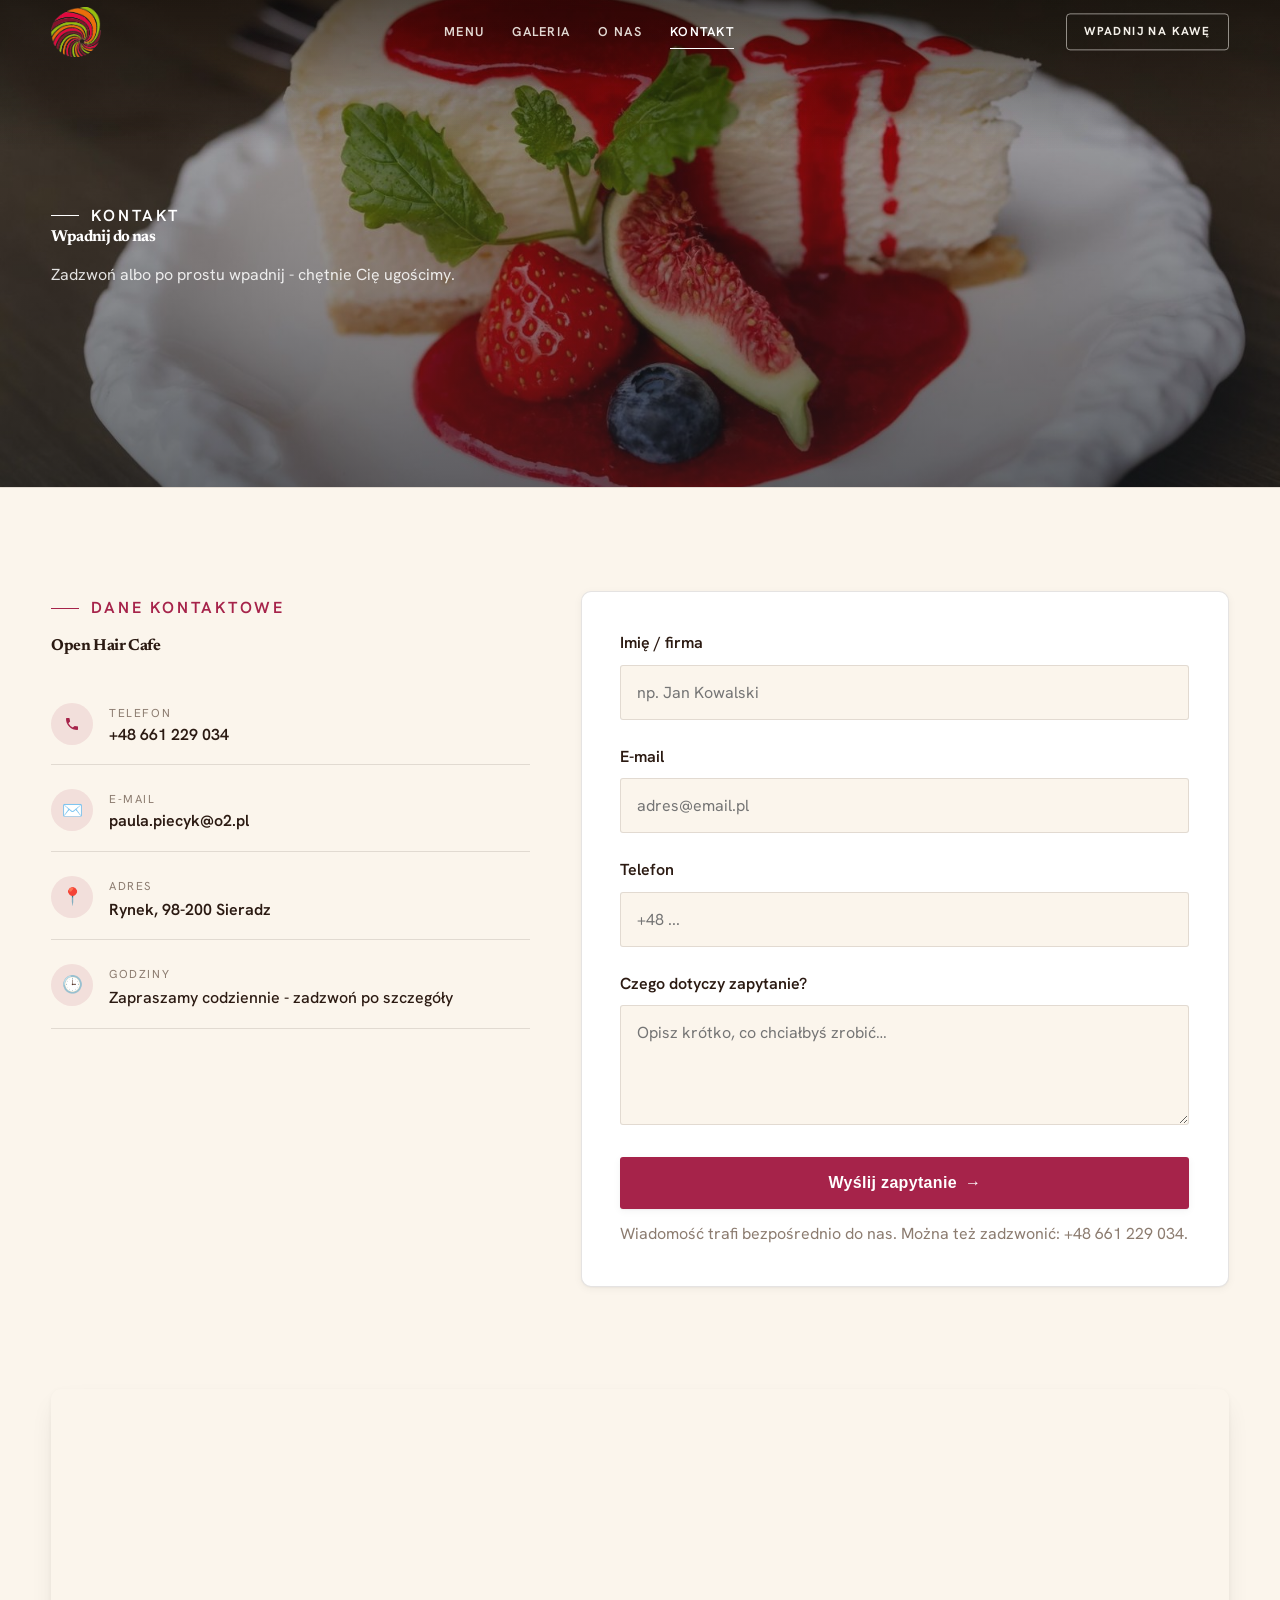
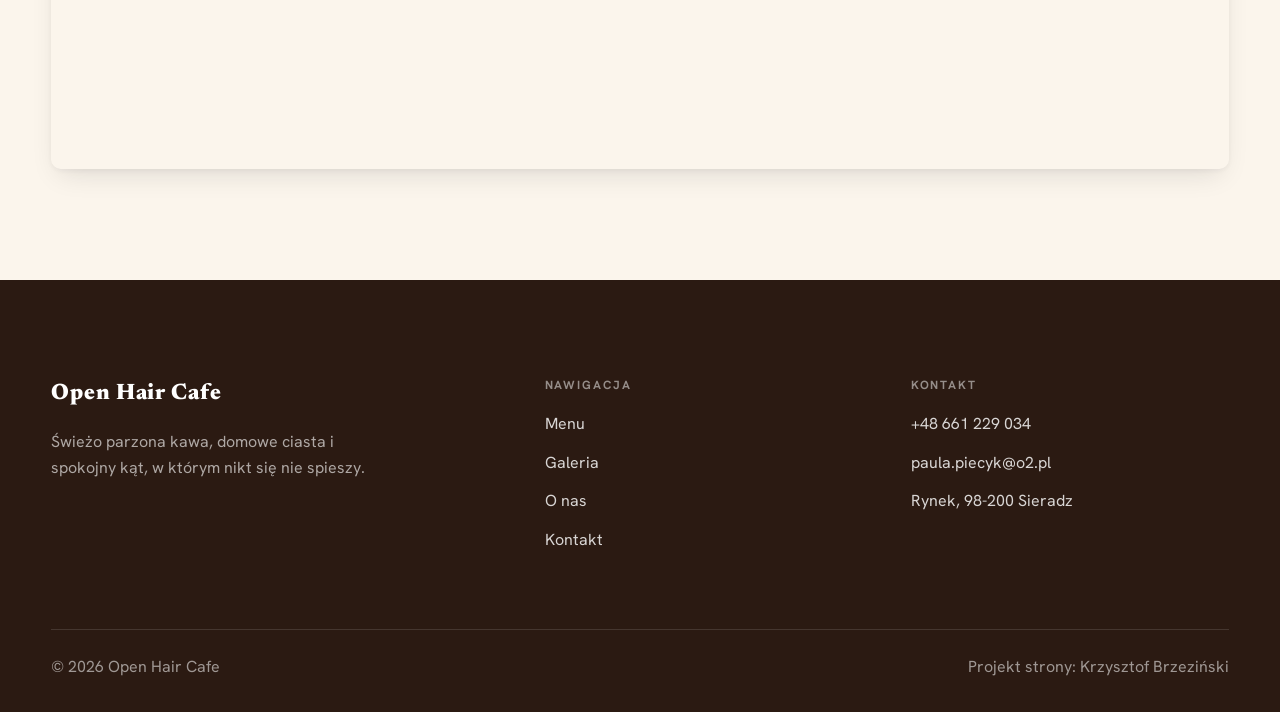
==== kontakt.html @ 688fcc92 "Strona demo: open-hair-cafe (Open Hair Cafe, Sieradz)" ====
<!DOCTYPE html>
<html lang="pl">
<head>
<meta charset="UTF-8">
<meta name="viewport" content="width=device-width, initial-scale=1.0">
<title>Kontakt - Open Hair Cafe</title>
<meta name="description" content="Kontakt Open Hair Cafe - Rynek, 98-200 Sieradz">
<link rel="preconnect" href="https://fonts.googleapis.com">
<link rel="preconnect" href="https://fonts.gstatic.com" crossorigin>
<link href="https://fonts.googleapis.com/css2?family=Newsreader:opsz,wght@6..72,500;6..72,600;6..72,700&family=Hanken+Grotesk:wght@400;500;600&display=swap" rel="stylesheet">
<link rel="stylesheet" href="assets/styles.css">
</head>
<body>

<header class="nav">
  <div class="wrap nav-inner">
    <a class="brand brand-has-logo" href="index.html"><img class="brand-logo" src="img/mark.png" alt="Open Hair Cafe"></a>
    <nav class="nav-links">
      <a href="oferta.html">Menu</a>
      <a href="realizacje.html">Galeria</a>
      <a href="o-nas.html">O nas</a>
      <a href="kontakt.html" class="active">Kontakt</a>
      <a href="kontakt.html" class="btn btn-accent">Wpadnij na kawę</a>
    </nav>
    <button class="nav-toggle" aria-label="Menu"><span></span><span></span><span></span></button>
  </div>
</header>

<section class="pagehead">
  <img src="img/g2.jpg" alt="Open Hair Cafe - Kontakt">
  <div class="wrap">
    <span class="eyebrow">Kontakt</span>
    <h1>Wpadnij do nas</h1>
    <p>Zadzwoń albo po prostu wpadnij - chętnie Cię ugościmy.</p>
  </div>
</section>
<section>
  <div class="wrap contact-grid">
    <div class="reveal">
      <span class="eyebrow">Dane kontaktowe</span>
      <h2 style="margin:var(--space-4) 0 var(--space-6)">Open Hair Cafe</h2>
      <div class="info-list">
        <div class="info-row"><div class="ic"><svg class="ico-tel" width="16" height="16" viewBox="0 0 24 24" fill="none" aria-hidden="true"><path d="M6.6 10.8a15.5 15.5 0 0 0 6.6 6.6l2.2-2.2a1 1 0 0 1 1-.24 11.4 11.4 0 0 0 3.6.58 1 1 0 0 1 1 1V20a1 1 0 0 1-1 1A17 17 0 0 1 3 4a1 1 0 0 1 1-1h3.5a1 1 0 0 1 1 1c0 1.25.2 2.46.58 3.6a1 1 0 0 1-.25 1l-2.23 2.2Z" fill="currentColor"/></svg></div><div><div class="lbl">Telefon</div><a class="val" href="tel:+48661229034">+48 661 229 034</a></div></div>
        <div class="info-row"><div class="ic">✉️</div><div><div class="lbl">E-mail</div><a class="val" href="mailto:paula.piecyk@o2.pl">paula.piecyk@o2.pl</a></div></div>
        <div class="info-row"><div class="ic">📍</div><div><div class="lbl">Adres</div><div class="val">Rynek, 98-200 Sieradz</div></div></div>
        <div class="info-row"><div class="ic">🕒</div><div><div class="lbl">Godziny</div><div class="val" style="font-weight:500">Zapraszamy codziennie - zadzwoń po szczegóły</div></div></div>
      </div>
    </div>
    <div class="reveal">
      <form class="form" action="https://formsubmit.co/paula.piecyk@o2.pl" method="POST">
        <input type="hidden" name="_subject" value="Zapytanie ze strony Open Hair Cafe">
        <input type="hidden" name="_captcha" value="false">
        <input type="hidden" name="_template" value="table">
        <div class="fld"><label for="name">Imię / firma</label><input id="name" name="name" type="text" placeholder="np. Jan Kowalski" required></div>
        <div class="fld"><label for="email">E-mail</label><input id="email" name="email" type="email" placeholder="adres@email.pl" required></div>
        <div class="fld"><label for="phone">Telefon</label><input id="phone" name="phone" type="tel" placeholder="+48 ..."></div>
        <div class="fld"><label for="msg">Czego dotyczy zapytanie?</label><textarea id="msg" name="message" placeholder="Opisz krótko, co chciałbyś zrobić…" required></textarea></div>
        <button type="submit" class="btn btn-accent" style="width:100%;justify-content:center">Wyślij zapytanie <span class="arr">→</span></button>
        <p class="note">Wiadomość trafi bezpośrednio do nas. Można też zadzwonić: +48 661 229 034.</p>
      </form>
    </div>
  </div>
</section>
<section style="padding-top:0">
  <div class="wrap reveal">
    <iframe class="map" title="Open Hair Cafe - Sieradz" src="https://maps.google.com/maps?q=51.5940293%2C18.7378922&z=15&output=embed" loading="lazy" referrerpolicy="no-referrer-when-downgrade"></iframe>
  </div>
</section>

<footer>
  <div class="wrap">
    <div class="foot-grid">
      <div class="foot-brand">
        <div class="name">Open Hair Cafe</div>
        <p>Świeżo parzona kawa, domowe ciasta i spokojny kąt, w którym nikt się nie spieszy.</p>
      </div>
      <div class="foot-col">
        <h4>Nawigacja</h4>
        <a href="oferta.html">Menu</a>
        <a href="realizacje.html">Galeria</a>
        <a href="o-nas.html">O nas</a>
        <a href="kontakt.html">Kontakt</a>
      </div>
      <div class="foot-col">
        <h4>Kontakt</h4>
        <a href="tel:+48661229034">+48 661 229 034</a>
        <a href="mailto:paula.piecyk@o2.pl">paula.piecyk@o2.pl</a>
        <p>Rynek, 98-200 Sieradz</p>
      </div>
    </div>
    <div class="foot-bot">
      <span>© 2026 Open Hair Cafe</span>
      <span>Projekt strony: Krzysztof Brzeziński</span>
    </div>
  </div>
</footer>
<div class="sticky-reserve"><a class="sr-book" href="kontakt.html">Wpadnij na kawę</a><a class="sr-call" href="tel:+48661229034" aria-label="Zadzwoń"><svg class="ico-tel" width="16" height="16" viewBox="0 0 24 24" fill="none" aria-hidden="true"><path d="M6.6 10.8a15.5 15.5 0 0 0 6.6 6.6l2.2-2.2a1 1 0 0 1 1-.24 11.4 11.4 0 0 0 3.6.58 1 1 0 0 1 1 1V20a1 1 0 0 1-1 1A17 17 0 0 1 3 4a1 1 0 0 1 1-1h3.5a1 1 0 0 1 1 1c0 1.25.2 2.46.58 3.6a1 1 0 0 1-.25 1l-2.23 2.2Z" fill="currentColor"/></svg></a></div>

<script src="assets/main.js"></script>
</body>
</html>
---- assets/styles.css ----
/* ============================================================
   STOLBASZ — premium, architektoniczny B2B fit-out
   Jasna paleta, zero brązu. System wg premium-web-craft.
   Projekt strony: Krzysztof Brzeziński
   ============================================================ */

:root{
  /* PALETA — jasna, architektoniczna, chłodna */
  --paper:#FBF5EC;          /* główne tło */
  --paper-2:#F1E6D6;        /* sekcje alternatywne (chłodny jasny szary) */
  --paper-3:#F1E6D6;        /* delikatne wypełnienia */
  --ink:#2B1A12;            /* tekst główny — chłodny grafit */
  --ink-soft:#4A3326;       /* nagłówki drugorzędne */
  --muted:#8C7C70;          /* tekst poboczny */
  --line:rgba(43,26,18,.12);/* hairline */
  --accent:#A6234A;         /* stonowany petrol-slate — jedyny akcent */
  --accent-d:#82173A;
  --accent-soft:rgba(166,35,74,.10);
  --dark:#2B1A12;           /* sekcje ciemne (stopka/CTA) */

  /* ODSTĘPY — skala 4/8 */
  --space-1:4px; --space-2:8px; --space-3:12px; --space-4:16px; --space-5:24px;
  --space-6:32px; --space-7:48px; --space-8:64px; --space-9:96px; --space-10:128px;

  /* TYPOGRAFIA — fluid clamp() */
  --text-sm:clamp(.82rem,.8rem+.1vw,.9rem);
  --text-base:clamp(1rem,.97rem+.15vw,1.1rem);
  --text-lg:clamp(1.12rem,1.05rem+.3vw,1.3rem);
  --text-h3:clamp(1.2rem,1.1rem+.5vw,1.5rem);
  --text-h2:clamp(1.9rem,1.5rem+1.9vw,2.8rem);
  --text-h1:clamp(2.6rem,1.9rem+3.6vw,4.6rem);

  /* PROMIENIE — architektoniczne, raczej ostre */
  --r-sm:3px; --r-md:6px; --r-lg:10px;

  /* RUCH */
  --ease:cubic-bezier(.25,.46,.45,.94); --dur:.24s;

  /* CIENIE — miękkie, warstwowe */
  --sh-sm:0 1px 2px rgba(16,24,32,.04), 0 2px 8px rgba(16,24,32,.05);
  --sh-md:0 2px 6px rgba(16,24,32,.05), 0 12px 28px -8px rgba(16,24,32,.12);
  --sh-lg:0 6px 14px rgba(16,24,32,.07), 0 26px 56px -18px rgba(16,24,32,.22);

  --hairline:1px solid var(--line);

  --font-display:'Newsreader',serif;
  --font-body:'Hanken Grotesk',sans-serif;
}

*{box-sizing:border-box;margin:0;padding:0}
html{scroll-behavior:smooth}
body{
  font-family:var(--font-body);
  font-size:var(--text-base);
  line-height:1.65;
  color:var(--ink);
  background:var(--paper);
  -webkit-font-smoothing:antialiased;
  text-rendering:optimizeLegibility;
}
img{max-width:100%;display:block}
a{color:inherit;text-decoration:none}

.wrap{width:min(92%,1180px);margin-inline:auto}
section{padding-block:clamp(52px,6.5vw,96px)}

h1,h2,h3{font-family:var(--font-display);font-weight:700;line-height:1.08;letter-spacing:-.02em;color:var(--ink)}
h1{font-size:var(--text-h1);letter-spacing:-.035em}
h2{font-size:var(--text-h2);letter-spacing:-.025em}
h3{font-size:var(--text-h3)}
p{max-width:65ch}

.eyebrow{
  font-family:var(--font-body);
  font-size:var(--text-sm);
  font-weight:600;
  letter-spacing:.18em;
  text-transform:uppercase;
  color:var(--accent);
  display:inline-flex;align-items:center;gap:var(--space-3);
}
.eyebrow::before{content:"";width:28px;height:1px;background:var(--accent);display:inline-block}

.muted{color:var(--muted)}
.lead{font-size:var(--text-lg);line-height:1.55;color:var(--ink-soft);max-width:50ch}

/* ---------- BUTTONS ---------- */
.btn{
  display:inline-flex;align-items:center;gap:var(--space-2);
  font-weight:600;font-size:var(--text-sm);letter-spacing:.02em;
  padding:var(--space-4) var(--space-6);
  border-radius:var(--r-sm);
  transition:transform var(--dur) var(--ease),box-shadow var(--dur) var(--ease),background var(--dur) var(--ease);
  cursor:pointer;border:1px solid transparent;
}
.btn-accent{background:var(--accent);color:#fff;box-shadow:var(--sh-sm)}
.btn-accent:hover{background:var(--accent-d);transform:translateY(-2px);box-shadow:var(--sh-md)}
.btn-accent:active{transform:translateY(0);box-shadow:var(--sh-sm)}
.btn-ghost{background:transparent;color:var(--ink);border-color:var(--line)}
.btn-ghost:hover{border-color:var(--accent);color:var(--accent);transform:translateY(-2px)}
.btn-light{background:#fff;color:var(--ink);box-shadow:var(--sh-sm)}
.btn-light:hover{transform:translateY(-2px);box-shadow:var(--sh-md)}
.btn .arr{transition:transform var(--dur) var(--ease)}
.btn:hover .arr{transform:translateX(4px)}

/* ---------- NAV ---------- */
.nav{
  position:sticky;top:0;z-index:50;
  background:color-mix(in srgb,var(--paper) 88%,transparent);
  backdrop-filter:saturate(140%) blur(10px);
  border-bottom:var(--hairline);
}
.nav-inner{display:flex;align-items:center;justify-content:space-between;height:72px}
.brand{display:flex;flex-direction:column;line-height:1}
.brand .name{font-family:var(--font-display);font-weight:800;font-size:1.35rem;letter-spacing:.04em}
.brand .sub{font-size:.62rem;letter-spacing:.34em;text-transform:uppercase;color:var(--muted);margin-top:5px}
.nav-links{display:flex;align-items:center;gap:var(--space-6)}
.nav-links a{font-size:var(--text-sm);font-weight:500;color:var(--ink-soft);position:relative;padding-block:4px;transition:color var(--dur) var(--ease)}
.nav-links a::after{content:"";position:absolute;left:0;bottom:0;width:0;height:1.5px;background:var(--accent);transition:width var(--dur) var(--ease)}
.nav-links a:hover,.nav-links a.active{color:var(--ink)}
.nav-links a:hover::after,.nav-links a.active::after{width:100%}
.nav-links .btn{padding:var(--space-2) var(--space-5)}
/* przyciski w nav: właściwy kolor (przebij .nav-links a) + bez podkreślenia */
.nav-links a.btn-accent{color:#fff}
.nav-links a.btn-ghost,.nav-links a.btn-light{color:var(--ink)}
.nav-links a.btn::after{display:none}
.nav-toggle{display:none;background:none;border:none;cursor:pointer;flex-direction:column;gap:5px;padding:8px}
.nav-toggle span{width:24px;height:2px;background:var(--ink);transition:var(--dur)}

/* ---------- HERO (split) ---------- */
.hero{position:relative;overflow:hidden;border-bottom:var(--hairline)}
.hero-grid{display:grid;grid-template-columns:1.05fr .95fr;gap:clamp(24px,4vw,60px);align-items:center;
  padding-block:clamp(36px,4.5vw,64px)}
.hero-copy .eyebrow{margin-bottom:var(--space-5)}
.hero-copy h1{margin-bottom:var(--space-5)}
.hero-copy .lead{margin-bottom:var(--space-7)}
.hero-actions{display:flex;flex-wrap:wrap;gap:var(--space-4)}
.hero-art{position:relative;aspect-ratio:4/3;border-radius:var(--r-lg);overflow:hidden;box-shadow:var(--sh-lg)}
.hero-art img{width:100%;height:100%;object-fit:cover}
.hero-art::after{content:"";position:absolute;inset:0;background:linear-gradient(180deg,transparent 55%,rgba(18,24,28,.28))}
.hero-badge{position:absolute;left:var(--space-5);bottom:var(--space-5);z-index:2;
  background:rgba(252,252,251,.94);backdrop-filter:blur(4px);
  border-radius:var(--r-md);padding:var(--space-4) var(--space-5);box-shadow:var(--sh-md);max-width:78%}
.hero-badge strong{display:block;font-family:var(--font-display);font-size:1rem;letter-spacing:-.01em}
.hero-badge span{font-size:var(--text-sm);color:var(--muted)}

/* ---------- HERO duży / kinowy (strona główna) ---------- */
.hero-cine{position:relative;min-height:clamp(560px,82vh,840px);min-height:clamp(560px,82svh,840px);display:flex;align-items:center;overflow:hidden;border-bottom:var(--hairline)}
.hero-cine>img{position:absolute;inset:0;width:100%;height:100%;object-fit:cover;z-index:0}
.hero-cine::after{content:"";position:absolute;inset:0;z-index:1;
  background:linear-gradient(95deg,rgba(13,18,23,.86) 0%,rgba(13,18,23,.64) 32%,rgba(13,18,23,.24) 62%,rgba(13,18,23,.04) 100%)}
.hero-cine .wrap{position:relative;z-index:2;padding-block:var(--space-8)}
.hero-cine .hero-copy{max-width:660px}
.hero-cine .eyebrow{color:#fff;margin-bottom:var(--space-5)}
.hero-cine .eyebrow::before{background:#fff}
.hero-cine h1{color:#fff;margin-bottom:var(--space-5);font-size:clamp(2.9rem,2rem+4.4vw,5.2rem)}
.hero-cine .lead{color:rgba(255,255,255,.92);max-width:48ch;margin-bottom:var(--space-7)}
.hero-cine .hero-actions{display:flex;flex-wrap:wrap;gap:var(--space-4)}
@media(max-width:680px){
  .hero-cine{min-height:clamp(520px,76vh,640px);min-height:clamp(520px,76svh,640px);align-items:flex-end}
  .hero-cine::after{background:linear-gradient(0deg,rgba(13,18,23,.9) 6%,rgba(13,18,23,.45) 55%,rgba(13,18,23,.25) 100%)}
  .hero-cine .wrap{padding-bottom:var(--space-9)}
}

/* full-bleed hero variant (podstrony) */
.pagehead{position:relative;min-height:46vh;min-height:46svh;display:flex;align-items:flex-end;overflow:hidden;border-bottom:var(--hairline)}
.pagehead img{position:absolute;inset:0;width:100%;height:100%;object-fit:cover}
.pagehead::after{content:"";position:absolute;inset:0;background:linear-gradient(180deg,rgba(18,24,28,.25),rgba(18,24,28,.62))}
.pagehead .wrap{position:relative;z-index:2;padding-block:var(--space-9);color:#fff}
.pagehead h1{color:#fff;max-width:18ch}
.pagehead .eyebrow{color:#fff}
.pagehead .eyebrow::before{background:#fff}
.pagehead p{color:rgba(255,255,255,.86);margin-top:var(--space-4);max-width:54ch}

/* ---------- STRIP (pasek skrótów / liczby) ---------- */
.strip{background:var(--dark);color:#fff}
.strip .wrap{display:grid;grid-template-columns:repeat(4,1fr);gap:var(--space-6);padding-block:var(--space-8)}
.strip .item .k{font-family:var(--font-display);font-size:clamp(1.6rem,1.2rem+1.4vw,2.4rem);font-weight:800;letter-spacing:-.02em;color:#fff}
.strip .item .v{font-size:var(--text-sm);color:rgba(255,255,255,.66);margin-top:var(--space-2);line-height:1.45}
.strip .item{border-left:2px solid var(--accent);padding-left:var(--space-5)}

/* ---------- SECTION HEAD ---------- */
.head{max-width:48rem;margin-bottom:var(--space-8)}
.head.center{margin-inline:auto;text-align:center}
.head .eyebrow{margin-bottom:var(--space-4)}
.head h2{margin-bottom:var(--space-4)}
.head p{color:var(--muted);font-size:var(--text-lg);line-height:1.55}
.head.center p{margin-inline:auto}

/* ---------- INTRO SPLIT ---------- */
.split{display:grid;grid-template-columns:.92fr 1.08fr;gap:clamp(28px,5vw,80px);align-items:center}
.split.rev{grid-template-columns:1.08fr .92fr}
.split.rev .split-art{order:-1}
.split-art{position:relative;aspect-ratio:5/4;border-radius:var(--r-lg);overflow:hidden;box-shadow:var(--sh-lg)}
.split-art img{width:100%;height:100%;object-fit:cover}
.split-copy h2{margin-bottom:var(--space-5)}
.split-copy p+p{margin-top:var(--space-4)}
.split-copy .btn{margin-top:var(--space-6)}

/* ---------- SERVICES (zakres) ---------- */
.svc-grid{display:grid;grid-template-columns:repeat(auto-fit,minmax(280px,1fr));gap:var(--space-5)}
.svc{background:#fff;border:var(--hairline);border-radius:var(--r-md);padding:var(--space-7) var(--space-6);
  transition:transform var(--dur) var(--ease),box-shadow var(--dur) var(--ease),border-color var(--dur) var(--ease);
  position:relative;overflow:hidden}
.svc::before{content:"";position:absolute;left:0;top:0;width:3px;height:0;background:var(--accent);transition:height var(--dur) var(--ease)}
.svc:hover{transform:translateY(-4px);box-shadow:var(--sh-md);border-color:transparent}
.svc:hover::before{height:100%}
.svc .ic{font-family:var(--font-display);font-size:.8rem;font-weight:700;letter-spacing:.12em;color:var(--accent);margin-bottom:var(--space-4)}
.svc h3{margin-bottom:var(--space-3);font-size:1.22rem}
.svc p{color:var(--muted);font-size:var(--text-base);line-height:1.6}

/* big detailed service rows */
.svc-row{display:grid;grid-template-columns:.8fr 1.2fr;gap:clamp(20px,4vw,60px);align-items:center;padding-block:var(--space-8)}
.svc-row+.svc-row{border-top:var(--hairline)}
.svc-row.rev{grid-template-columns:1.2fr .8fr}
.svc-row.rev .svc-row-art{order:-1}
.svc-row-art{aspect-ratio:4/3;border-radius:var(--r-md);overflow:hidden;box-shadow:var(--sh-md)}
.svc-row-art img{width:100%;height:100%;object-fit:cover}
.svc-row h3{font-size:1.5rem;margin-bottom:var(--space-4)}
.svc-row .num{font-family:var(--font-display);font-size:.85rem;font-weight:700;letter-spacing:.14em;color:var(--accent);display:block;margin-bottom:var(--space-3)}
.svc-row ul{list-style:none;margin-top:var(--space-4);display:flex;flex-direction:column;gap:var(--space-2)}
.svc-row li{position:relative;padding-left:var(--space-5);color:var(--muted);font-size:var(--text-base)}
.svc-row li::before{content:"";position:absolute;left:0;top:.62em;width:8px;height:1px;background:var(--accent)}

/* ---------- GALLERY (realizacje) ---------- */
.gallery{display:grid;grid-template-columns:repeat(12,1fr);gap:var(--space-4);grid-auto-rows:200px}
/* GALERIA MASONRY — pionowe zdjęcia (portrety beauty/wellness) bez przycinania: kolumny, height auto */
.gallery-masonry{column-count:3;column-gap:var(--space-4)}
@media(max-width:900px){.gallery-masonry{column-count:2}}
@media(max-width:560px){.gallery-masonry{column-count:1}}
.gallery-masonry .m-tile{break-inside:avoid;margin:0 0 var(--space-4);padding:0;position:relative;overflow:hidden;border-radius:var(--r-md);border:1px solid var(--line)}
.gallery-masonry .m-tile img{width:100%;height:auto;display:block}
.gallery-masonry .m-tile .cap{position:absolute;left:0;right:0;bottom:0;padding:var(--space-4);color:#fff;background:linear-gradient(0deg,rgba(0,0,0,.55),transparent);font-size:var(--text-sm)}
.tile{position:relative;overflow:hidden;border-radius:var(--r-md);box-shadow:var(--sh-sm);
  transition:transform var(--dur) var(--ease),box-shadow var(--dur) var(--ease)}
.tile img{width:100%;height:100%;object-fit:cover;transition:transform .6s var(--ease)}
.tile:hover{box-shadow:var(--sh-md)}
.tile:hover img{transform:scale(1.05)}
.tile .cap{position:absolute;left:0;right:0;bottom:0;padding:var(--space-5) var(--space-4) var(--space-4);
  background:linear-gradient(transparent,rgba(18,24,28,.78));color:#fff;
  font-size:var(--text-sm);font-weight:600;letter-spacing:.01em;
  opacity:0;transform:translateY(8px);transition:var(--dur) var(--ease)}
.tile:hover .cap{opacity:1;transform:translateY(0)}
.tile .cap small{display:block;font-weight:400;opacity:.78;letter-spacing:.04em;text-transform:uppercase;font-size:.66rem;margin-top:3px}
/* bento spans */
.t-wide{grid-column:span 6}
.t-tall{grid-column:span 6;grid-row:span 2}
.t-std{grid-column:span 6}
.t-third{grid-column:span 4}
.t-two3{grid-column:span 8}

/* ---------- TRUST / WIARYGODNOŚĆ ---------- */
.trust{background:var(--paper-2)}
.trust-grid{display:grid;grid-template-columns:repeat(auto-fit,minmax(240px,1fr));gap:var(--space-5);margin-top:var(--space-7)}
.trust-card{background:#fff;border-radius:var(--r-md);padding:var(--space-7) var(--space-6);box-shadow:var(--sh-sm);border-top:3px solid var(--accent)}
.trust-card .big{font-family:var(--font-display);font-size:clamp(1.8rem,1.3rem+1.6vw,2.6rem);font-weight:800;letter-spacing:-.02em;color:var(--ink);line-height:1}
.trust-card h3{font-size:1.12rem;margin:var(--space-3) 0 var(--space-2)}
.trust-card p{color:var(--muted);font-size:var(--text-base);line-height:1.55}

/* ---------- CTA band ---------- */
.cta{background:var(--dark);color:#fff;position:relative;overflow:hidden}
.cta .wrap{display:grid;grid-template-columns:1.4fr .6fr;gap:var(--space-7);align-items:center;position:relative;z-index:2}
.cta h2{color:#fff;max-width:20ch}
.cta p{color:rgba(255,255,255,.74);margin-top:var(--space-4)}
.cta-actions{display:flex;flex-direction:column;gap:var(--space-3);align-items:flex-start}
.cta::before{content:"";position:absolute;right:-80px;top:-80px;width:360px;height:360px;border-radius:50%;
  background:radial-gradient(circle,var(--accent-soft),transparent 70%)}

/* ---------- CONTACT ---------- */
.contact-grid{display:grid;grid-template-columns:.85fr 1.15fr;gap:clamp(28px,4vw,56px);align-items:start}
.info-list{display:flex;flex-direction:column;gap:var(--space-2)}
.info-row{display:flex;gap:var(--space-4);align-items:flex-start;padding-block:var(--space-4);border-bottom:var(--hairline)}
.info-row .ic{flex:none;width:42px;height:42px;display:grid;place-items:center;border-radius:50%;
  background:var(--accent-soft);color:var(--accent);font-size:1.05rem}
.info-row .lbl{font-size:.72rem;letter-spacing:.14em;text-transform:uppercase;color:var(--muted)}
.info-row .val{font-weight:600;font-size:var(--text-base);margin-top:2px}
.info-row a.val:hover{color:var(--accent)}
.map{border:none;border-radius:var(--r-lg);box-shadow:var(--sh-md);width:100%;height:100%;min-height:380px;filter:grayscale(.2) contrast(1.02)}
.form{background:#fff;border:var(--hairline);border-radius:var(--r-lg);padding:clamp(24px,3vw,40px);box-shadow:var(--sh-sm)}
.form .fld{margin-bottom:var(--space-5)}
.form label{display:block;font-size:var(--text-sm);font-weight:600;margin-bottom:var(--space-2)}
.form input,.form textarea{width:100%;font-family:inherit;font-size:var(--text-base);color:var(--ink);
  padding:var(--space-4);border:var(--hairline);border-radius:var(--r-sm);background:var(--paper);transition:border-color var(--dur)}
.form input:focus,.form textarea:focus{outline:none;border-color:var(--accent);background:#fff}
.form textarea{resize:vertical;min-height:120px}
.form .note{font-size:var(--text-sm);color:var(--muted);margin-top:var(--space-3)}

/* ---------- FOOTER ---------- */
footer{background:var(--dark);color:#fff;padding-block:var(--space-9) var(--space-6)}
.foot-grid{display:grid;grid-template-columns:1.4fr 1fr 1fr;gap:var(--space-7);margin-bottom:var(--space-8)}
.foot-brand .name{font-family:var(--font-display);font-weight:800;font-size:1.4rem;letter-spacing:.04em}
.foot-brand p{color:rgba(255,255,255,.62);margin-top:var(--space-4);font-size:var(--text-base);max-width:38ch}
.foot-col h4{font-size:.74rem;letter-spacing:.16em;text-transform:uppercase;color:rgba(255,255,255,.5);margin-bottom:var(--space-4)}
.foot-col a,.foot-col p{display:block;color:rgba(255,255,255,.82);font-size:var(--text-base);margin-bottom:var(--space-3)}
.foot-col a:hover{color:#fff}
.foot-bot{border-top:1px solid rgba(255,255,255,.12);padding-top:var(--space-5);display:flex;justify-content:space-between;flex-wrap:wrap;gap:var(--space-3);
  font-size:var(--text-sm);color:rgba(255,255,255,.55)}
.foot-bot a:hover{color:#fff}

/* ---------- REVEAL ---------- */
.reveal{opacity:0;transform:translateY(22px);transition:opacity .6s var(--ease),transform .6s var(--ease)}
.reveal.in{opacity:1;transform:none}

/* ---------- RESPONSIVE ---------- */
@media(max-width:920px){
  .hero-grid,.split,.split.rev,.svc-row,.svc-row.rev,.cta .wrap,.contact-grid,.foot-grid{grid-template-columns:1fr}
  .split.rev .split-art,.svc-row.rev .svc-row-art{order:0}
  .hero-art{aspect-ratio:16/10;max-height:420px}
  .strip .wrap{grid-template-columns:repeat(2,1fr);gap:var(--space-7)}
  .gallery{grid-auto-rows:180px}
  .t-wide,.t-tall,.t-std,.t-third,.t-two3{grid-column:span 6}
  .t-tall{grid-row:span 1}
  .cta-actions{flex-direction:row;flex-wrap:wrap}
  .foot-grid{gap:var(--space-6)}
}
@media(max-width:680px){
  .nav-links{position:fixed;inset:72px 0 auto 0;background:var(--paper);flex-direction:column;align-items:stretch;
    gap:0;padding:var(--space-4) 6%;border-bottom:var(--hairline);box-shadow:var(--sh-md);
    transform:translateY(-120%);transition:transform var(--dur) var(--ease)}
  .nav-links.open{transform:translateY(0)}
  .nav-links a{padding-block:var(--space-4);border-bottom:var(--hairline)}
  .nav-links .btn{margin-top:var(--space-3);justify-content:center}
  .nav-toggle{display:flex}
  .strip .wrap{grid-template-columns:1fr}
  .gallery{grid-template-columns:repeat(6,1fr)}
  .foot-grid{grid-template-columns:1fr}
}
@media(prefers-reduced-motion:reduce){
  *{animation-duration:.01ms!important;transition:none!important}
  .reveal{opacity:1!important;transform:none!important}
  html{scroll-behavior:auto}
}

/* ============================================================
   PREMIUM LAYER — destylat deep-researchu branż (anty-AI, spokój).
   Zmienne STOLBASZ (--accent/--ink/--paper/--line/--dark). Ruch ledwo
   zauważalny, krzywa cubic-bezier(.16,.84,.44,1); prefers-reduced-motion
   pokryte blanketem wyżej. Karty hairline zamiast cieni = #1 sygnał „nie-AI".
   ============================================================ */

/* więcej oddechu między sekcjami (liderzy: 110-130px) */
section{padding-block:clamp(64px,8vw,128px)}

/* 1) Aksamitny reveal — dłuższa, miękka krzywa zamiast „skoku" */
.reveal{transition:opacity .9s cubic-bezier(.16,.84,.44,1),transform .9s cubic-bezier(.16,.84,.44,1);will-change:opacity,transform}
/* stagger TYLKO w galerii (tam pozycja = porządek dzieci) */
.gallery .reveal:nth-child(2){transition-delay:.07s}
.gallery .reveal:nth-child(3){transition-delay:.14s}
.gallery .reveal:nth-child(4){transition-delay:.21s}
.gallery .reveal:nth-child(5){transition-delay:.28s}
.gallery .reveal:nth-child(6){transition-delay:.35s}

/* 2) Hero STATYCZNY na .hero-cine — Ken Burns CAŁKIEM WYŁĄCZONY 26.06 (3. zgłoszenie Szymona).
   GENEZA: animowanie scale na <img> hero z teksturami (cegły/framugi) re-samplinguje obraz
   klatka po klatce → na części ekranów drobne drganie/shimmer = „heroshot się trzęsie".
   translateY usunięto wcześniej, scale-only + will-change/GPU NIE wystarczyły do GWARANCJI gładkości.
   Krzysztof zażądał pewności („make sure, że błąd się nie pojawi") > efekt. Zero animacji = 0% drgania.
   Delikatny zoom zostaje TYLKO w pełnoekranowych hero gastro/studio (hg-bg/hs-bg — tło, inny
   mechanizm, chwalone, nigdy nie zgłaszane). NIE wracać do KB na .hero-cine bez realnego testu
   na sprzęcie klienta — to ryzyko regresji „trzęsienia”. */
/* BEZPIECZNY "wow" na hero = jednorazowy FADE-IN (opacity), nie zoom.
   opacity nie dotyka bitmapy → gładkie na KAŻDYM zdjęciu/ekranie/GPU, zero ryzyka migotania.
   Geometryczny ruch (scale/translate) na .hero-cine jest ZAKAZANY (bramka pilnuje). */
@keyframes heroFade{from{opacity:0}to{opacity:1}}
.hero-cine>img{transform:none;animation:heroFade 1.1s ease-out both}

/* 3) Akcentowy hairline pod nagłówkiem sekcji, który „rysuje się" przy wejściu */
.head h2{position:relative;padding-bottom:18px}
.head h2::after{content:"";position:absolute;left:0;bottom:0;height:1px;width:0;background:var(--accent);transition:width 1s cubic-bezier(.16,.84,.44,1) .15s}
.head.center h2::after{left:50%;transform:translateX(-50%)}
.head.reveal.in h2::after,.head.center.reveal.in h2::after{width:54px}

/* 4) Karty HAIRLINE zamiast cieni/zaokrągleń (najmocniejszy anty-AI detal) */
.svc{background:transparent;border:1px solid var(--line);border-radius:var(--r-sm);box-shadow:none}
.svc:hover{box-shadow:none;border-color:var(--accent);transform:translateY(-3px)}
.trust-card{background:transparent;box-shadow:none;border:1px solid var(--line);border-top:2px solid var(--accent);border-radius:var(--r-sm)}
.tile{box-shadow:none;border-radius:var(--r-sm)}
.tile:hover{box-shadow:none}

/* 5) Sticky-nav kondensuje się po przewinięciu (sygnał dopracowania) */
.nav{transition:box-shadow .4s ease,background .4s ease}
.nav.is-stuck{box-shadow:0 1px 0 var(--line),0 14px 30px -24px rgba(0,0,0,.45)}
.nav-inner{transition:height .35s var(--ease)}
.nav.is-stuck .nav-inner{height:60px}

/* 6) MANIFESTO — pełnoekranowy cytat-bohater (zastępuje generyczne „Dlaczego my") */
.manifesto{background:var(--paper-2);text-align:center}
.manifesto .wrap{max-width:60rem}
.manifesto p{font-family:var(--font-display);font-style:italic;font-size:clamp(1.6rem,1rem+2.4vw,2.8rem);line-height:1.32;color:var(--ink-soft);margin-inline:auto;max-width:26ch;position:relative;padding-top:var(--space-8)}
.manifesto p::before{content:"";position:absolute;top:0;left:50%;transform:translateX(-50%);width:54px;height:1px;background:var(--accent)}
.manifesto p span{color:var(--accent);font-style:italic}

/* 7) GATEWAYS — 3 duże bramy-zdjęcia (zamiast paska menu usług) */
.gateways{display:grid;grid-template-columns:repeat(3,1fr);gap:var(--space-4)}
.gateway{position:relative;aspect-ratio:3/4;overflow:hidden;border-radius:var(--r-sm);display:block}
.gateway img{width:100%;height:100%;object-fit:cover;transition:transform .8s var(--ease),filter .5s var(--ease)}
.gateway::after{content:"";position:absolute;inset:0;background:linear-gradient(180deg,transparent 38%,rgba(18,24,28,.74))}
.gateway:hover img{transform:scale(1.05);filter:brightness(1.05)}
.gateway .g-ttl{position:absolute;left:0;right:0;bottom:0;z-index:2;padding:var(--space-6) var(--space-5);color:#fff;font-family:var(--font-display);font-size:1.45rem;letter-spacing:-.01em;line-height:1.15}
.gateway .g-ttl small{display:block;font-family:var(--font-body);font-size:var(--text-sm);font-weight:400;opacity:.82;letter-spacing:.03em;margin-top:5px}
@media(max-width:760px){.gateways{grid-template-columns:1fr}.gateway{aspect-ratio:16/10}}

/* 8) LOGO klienta w nagłówku (gdy podane --logo) */
.brand-logo{height:40px;width:auto;max-width:220px;object-fit:contain;display:block}
.nav.is-stuck .brand-logo{height:34px}
@media(max-width:680px){.brand-logo{height:32px}}

/* === rodzina: gastro === */
/* ============================================================
   RODZINA: GASTRO (restauracja / kawiarnia / bar / pizzeria)
   Doklejane NA WIERZCH base.css. Dziedziczy paletę/fonty skórki gastro (Bodoni Moda + terakota).
   Filozofia: APETYT + REZERWACJA STOLIKA (nie zaufanie/wycena jak u fachowca).
   Menu = kategorie BEZ zmyślonych dań/cen (uczciwość); godziny tylko z reconu.
   ============================================================ */

/* --- Galeria atmosfery: gutterless, ostre rogi (food/wnętrze, nie "dokumentacja") --- */
.gallery{gap:3px}
.tile{border-radius:2px;box-shadow:none}
.tile:hover{box-shadow:none}

/* --- MENU: kategorie (nazwa serif + opis, hairline) - BEZ wymyslonych dań i cen --- */
.menu-sec{background:var(--paper-2)}
.menu-cats{display:grid;grid-template-columns:repeat(2,1fr);gap:var(--space-7) var(--space-8);max-width:62rem;margin:0 auto}
.menu-cat{border-top:1px solid var(--accent);padding-top:var(--space-4)}
.menu-cat h3{font-family:var(--font-display);font-size:1.35rem;letter-spacing:.02em;margin-bottom:var(--space-3)}
.menu-cat p{color:var(--muted);font-size:var(--text-base);line-height:1.6}
.menu-note{text-align:center;color:var(--muted);font-size:var(--text-sm);margin-top:var(--space-8);max-width:50ch;margin-inline:auto}
@media(max-width:760px){.menu-cats{grid-template-columns:1fr;gap:var(--space-6)}}

/* --- KARTA GODZIN (renderowana tylko z realnych danych) --- */
.godz{max-width:30rem}
.godz-row{display:flex;justify-content:space-between;gap:var(--space-5);border-bottom:1px solid var(--line);padding-block:var(--space-3)}
.godz-row b{font-weight:600;color:var(--ink)}
.godz-row span{color:var(--muted)}

/* --- STICKY-RESERVE: dolny pasek mobile (gastro-odpowiednik sticky-call) --- */
.sticky-reserve{display:none}
@media(max-width:820px){
  .sticky-reserve{display:grid;grid-template-columns:1fr auto;gap:1px;position:fixed;left:0;right:0;bottom:0;z-index:90;
    background:var(--line);box-shadow:0 -6px 20px -10px rgba(0,0,0,.4)}
  .sticky-reserve a{padding:15px 8px;text-align:center;font-weight:700;font-size:.95rem;letter-spacing:.01em}
  .sr-book{background:var(--accent);color:#fff}
  .sr-call{background:var(--paper);color:var(--ink);padding-inline:22px}
  body{padding-bottom:56px}
}

/* ============================================================
   FAZA 3 - OSOBNY UKŁAD GASTRO (wzór: topowe restauracje - Noma/Disfrutar/Septime/Alchemist; research wf_c20bffea).
   Hero MINIMALNY: samo pełnoekranowe zdjęcie + 1 krótka linijka w DOLNYM-LEWYM rogu. Reszta = oddech.
   Nazwa pada RAZ - jako logo w navie, NIGDY dublowana wielkim tytułem (to #1 tell taniej strony).
   Nav: logo z LEWEJ (split), przezroczysty nad zdjęciem, lity po scrollu. CTA "Rezerwacja" = obrys w navie, nie guzik na środku.
   ============================================================ */
.hero-gastro{position:relative;height:100vh;height:100svh;min-height:560px;display:flex;align-items:flex-end;overflow:hidden;isolation:isolate}
.hero-gastro .hg-bg{position:absolute;inset:0;width:100%;height:100%;object-fit:cover;z-index:-2;animation:hgKen 28s ease-out infinite alternate}
@keyframes hgKen{from{transform:scale(1.05)}to{transform:scale(1.13)}}
/* overlay: ciemny TYLKO u dołu (pod linijkę), góra/środek zdjęcia oddychają */
.hero-gastro .hg-veil{position:absolute;inset:0;z-index:-1;
  background:linear-gradient(180deg,rgba(8,6,4,0) 0%,rgba(8,6,4,0) 52%,rgba(8,6,4,.68) 100%)}
.hg-tagline{position:relative;z-index:2;margin:0 0 clamp(2.6rem,7vh,5rem) clamp(1.4rem,5vw,4rem);
  font-family:var(--font-display);font-style:normal;font-weight:600;
  font-size:clamp(2.1rem,5.2vw,4rem);line-height:1.08;letter-spacing:.005em;
  color:#f5f1ea;max-width:24ch;text-shadow:0 2px 18px rgba(0,0,0,.5)}
.hg-since{font-family:var(--font-display);font-weight:500;font-size:.62em;letter-spacing:.01em;
  color:rgba(245,241,234,.86);white-space:nowrap}
@media(max-width:640px){.hg-tagline{font-size:clamp(2rem,8vw,2.6rem);margin-bottom:clamp(2rem,9vh,3.4rem)}}

/* ============================================================
   NAWIGACJA GASTRO - styl NOBU (research wf_d6d990de + wf_a8c0864c, żywy kod noburestaurants.com).
   3 strefy, STAŁA wysokość 64px (jak Nobu). JEDEN kontroler gastro.js steruje stanami kierunkowo:
   .nav-hidden (chowanie w dół) + .nav-solid (lity krem przy scrollu w górę). Histereza = brak migania.
   is-stuck (base.js, twardy próg 24px) NEUTRALIZOWANE wizualnie - inaczej base walczyło z gastro i krem migał przy górze.
   ============================================================ */
.nav{position:fixed;left:0;right:0;background:transparent;backdrop-filter:none;border-bottom:1px solid transparent;z-index:100;
  transition:transform .35s var(--ease),background .35s ease,box-shadow .35s ease}
.nav.nav-hidden{transform:translateY(-100%)}
/* NEUTRALIZACJA base is-stuck dla gastro (gastro.js używa nav-solid; base.js dalej rusza is-stuck, ale bez efektu wizualnego) */
.nav.is-stuck{background:transparent;box-shadow:none;border-bottom-color:transparent}
.nav.is-stuck .nav-inner{height:64px}
/* SCRIM: ciemny gradient pod navem -> biały tekst czytelny nad zdjęciem; znika gdy nav lity */
.nav::after{content:"";position:absolute;left:0;right:0;top:0;height:150px;z-index:-1;pointer-events:none;
  transition:opacity .35s ease;background:linear-gradient(180deg,rgba(8,6,4,.55) 0%,rgba(8,6,4,0) 100%)}
.nav.nav-solid::after{opacity:0}
/* WORDMARK: nazwa Bodoni wersaliki + miasto obok (kreska akcentu) */
.nav .brand{flex-direction:row;align-items:baseline;gap:.6rem;line-height:1}
.nav .brand .name{color:#f5f1ea;font-family:var(--font-display);font-weight:600;font-size:1.5rem;text-transform:uppercase;letter-spacing:.14em}
.nav .brand .sub{margin-top:0;padding-left:.65rem;border-left:1px solid currentColor;
  font-size:.66rem;font-weight:600;letter-spacing:.22em;text-transform:uppercase;color:rgba(245,241,234,.82)}
/* LINKI: sans wersaliki, cienki animowany underline */
.nav .nav-links a{color:rgba(245,241,234,.9);font-size:.8rem;font-weight:600;text-transform:uppercase;letter-spacing:.1em;padding-block:6px}
.nav .nav-links a:hover,.nav .nav-links a.active{color:#fff}
.nav .nav-links a::after{background:#fff;height:1px}
.nav .nav-toggle span{background:#f5f1ea}
/* CTA "Rezerwacja": bazowo pełna terakota (czytelna na kremowym menu mobilnym) */
.nav .nav-links a.btn-accent{font-size:.73rem;font-weight:700;text-transform:uppercase;letter-spacing:.12em;
  padding:.5rem 1.1rem;border-radius:4px;border:1px solid var(--accent);background:var(--accent);color:#fff;box-shadow:none}
.nav .nav-links a.btn-accent:hover{transform:none;box-shadow:none}
/* STAN LITY (nav-solid - gastro.js dodaje przy scrollu w GÓRĘ): krem + ciemny tekst + terakota */
.nav.nav-solid{background:color-mix(in srgb,var(--paper) 94%,transparent);backdrop-filter:saturate(140%) blur(10px);border-bottom:var(--hairline)}
.nav.nav-solid .brand .name{color:var(--ink)}
.nav.nav-solid .brand .sub{color:var(--accent)}
.nav.nav-solid .nav-links a{color:var(--ink-soft)}
.nav.nav-solid .nav-links a:hover,.nav.nav-solid .nav-links a.active{color:var(--ink)}
.nav.nav-solid .nav-links a::after{background:var(--accent)}
.nav.nav-solid .nav-toggle span{background:var(--ink)}
/* chowany nav ZAWSZE przezroczysty (nie mignie kremem zjeżdżając w górę) */
.nav.nav-solid.nav-hidden{background:transparent;box-shadow:none;border-bottom-color:transparent}
/* ===== DESKTOP (>=681px): 3 strefy, STAŁA wysokość 64px ===== */
@media(min-width:681px){
  .nav .nav-inner{position:relative;height:64px}
  .nav .nav-links{flex:1;justify-content:center;gap:clamp(1rem,2.2vw,1.9rem);padding-right:9.5rem}
  .nav .nav-links a.btn-accent{position:absolute;right:0;top:50%;transform:translateY(-50%);margin:0}
  .nav:not(.nav-solid) .nav-links a.btn-accent{background:transparent;border-color:rgba(245,241,234,.55);color:#f5f1ea}
  .nav:not(.nav-solid) .nav-links a.btn-accent:hover{background:var(--accent);border-color:var(--accent);color:#fff;transform:translateY(-50%)}
}
/* ===== MOBILE (<=680px): dropdown na kremie - ciemny tekst, pełne CTA (fix kontrastu) ===== */
@media(max-width:680px){
  .nav .nav-links{background:var(--paper)}
  .nav .nav-links a{color:var(--ink-soft)}
  .nav .nav-links a:hover,.nav .nav-links a.active{color:var(--ink)}
  .nav .nav-links a.btn-accent{background:var(--accent);border-color:var(--accent);color:#fff}
  /* zamknięty dropdown w pełni schowany (base -120% przy krótkim menu zostawiał terakotowe CTA wystające górą) */
  .nav .nav-links:not(.open){transform:translateY(-160%);visibility:hidden}
  .nav .nav-links.open{visibility:visible}
  /* brand mniejszy + bez miasta (jak Nobu na telefonie = sama nazwa) - żeby nie wypychał hamburgera */
  .nav .brand .name{font-size:1.12rem;letter-spacing:.1em}
  .nav .brand .sub{display:none}
  .nav .nav-toggle{flex:0 0 auto}
  .nav .brand{min-width:0;overflow:hidden}
}

/* === focal-point zdjęć (smartcrop) — cover nie utnie twarzy/obiektu === */
img[src$="/g3.jpg"]{object-position:62% 50%}
[style*="g3.jpg"]{background-position:62% 50%}
img[src$="/g5.jpg"]{object-position:33% 50%}
[style*="g5.jpg"]{background-position:33% 50%}

/* === Open Hair Cafe - big logo presence (prośba Marcelego: logo spore) === */
.brand-logo{height:50px;max-width:240px}
@media(max-width:640px){.brand-logo{height:40px}}
.brandband{background:var(--cream-2);text-align:center;padding:64px 20px;border-top:1px solid rgba(43,26,18,.06);border-bottom:1px solid rgba(43,26,18,.06)}
.brandband-logo{height:215px;width:auto;max-width:90%;object-fit:contain;display:inline-block}
.brandband-tag{margin-top:20px;font-family:var(--font-display,serif);font-size:1.2rem;font-style:italic;color:var(--espresso-2);letter-spacing:.01em}
@media(max-width:640px){.brandband{padding:46px 18px}.brandband-logo{height:150px}.brandband-tag{font-size:1.05rem}}
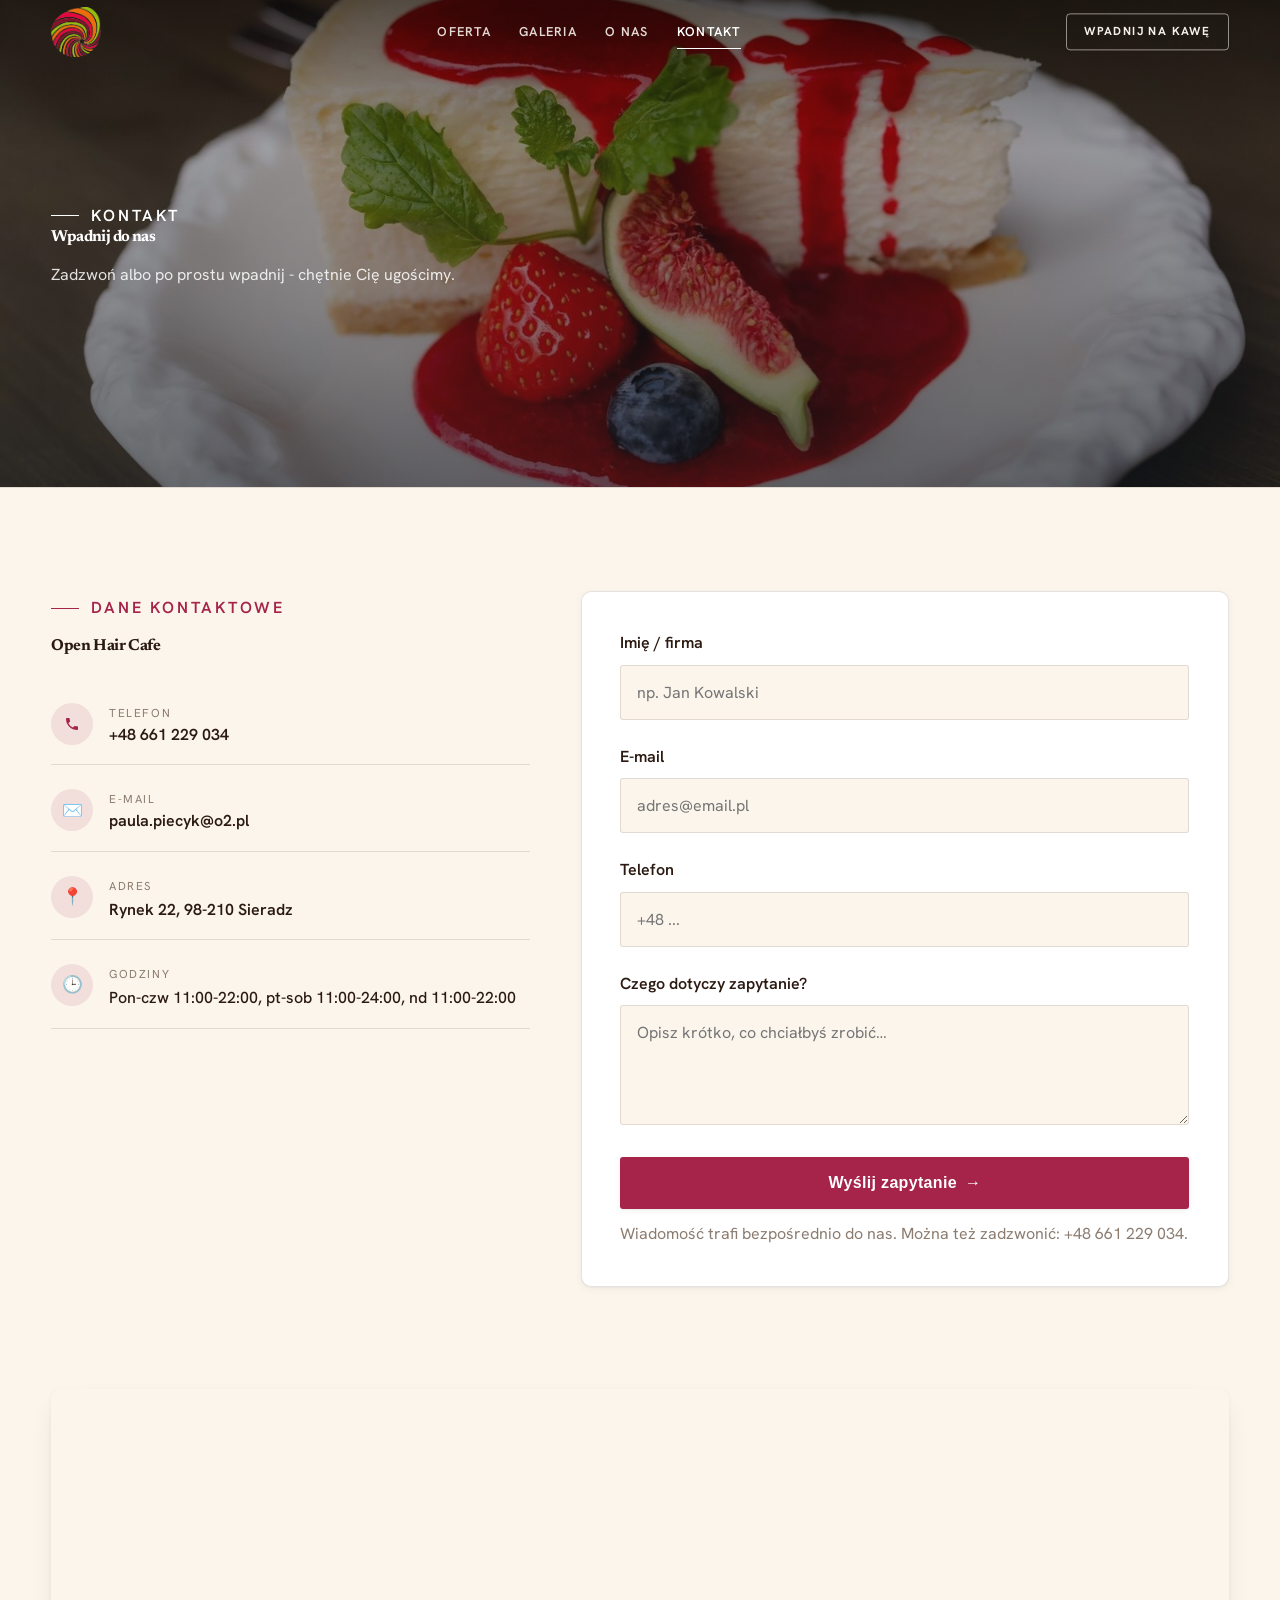
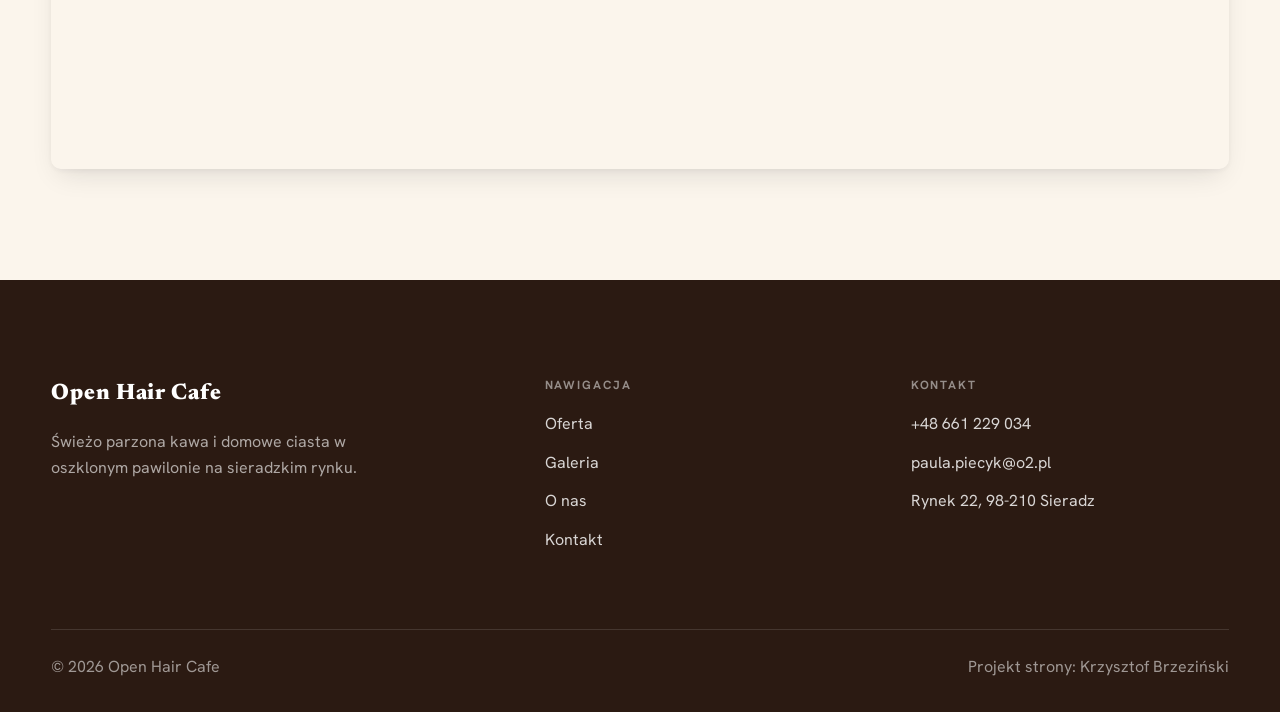
==== commit 89faace6: "Podniesienie jakości treści: realne godziny/adres, usunięcie duplikatów i fraz-przecieków - Godziny " ====
--- a/kontakt.html
+++ b/kontakt.html
@@ -4,7 +4,7 @@
 <meta charset="UTF-8">
 <meta name="viewport" content="width=device-width, initial-scale=1.0">
 <title>Kontakt - Open Hair Cafe</title>
-<meta name="description" content="Kontakt Open Hair Cafe - Rynek, 98-200 Sieradz">
+<meta name="description" content="Kontakt Open Hair Cafe - Rynek 22, 98-210 Sieradz">
 <link rel="preconnect" href="https://fonts.googleapis.com">
 <link rel="preconnect" href="https://fonts.gstatic.com" crossorigin>
 <link href="https://fonts.googleapis.com/css2?family=Newsreader:opsz,wght@6..72,500;6..72,600;6..72,700&family=Hanken+Grotesk:wght@400;500;600&display=swap" rel="stylesheet">
@@ -16,7 +16,7 @@
   <div class="wrap nav-inner">
     <a class="brand brand-has-logo" href="index.html"><img class="brand-logo" src="img/mark.png" alt="Open Hair Cafe"></a>
     <nav class="nav-links">
-      <a href="oferta.html">Menu</a>
+      <a href="oferta.html">Oferta</a>
       <a href="realizacje.html">Galeria</a>
       <a href="o-nas.html">O nas</a>
       <a href="kontakt.html" class="active">Kontakt</a>
@@ -27,7 +27,7 @@
 </header>
 
 <section class="pagehead">
-  <img src="img/g2.jpg" alt="Open Hair Cafe - Kontakt">
+  <img src="img/g2.jpg" alt="Kawa w Open Hair Cafe">
   <div class="wrap">
     <span class="eyebrow">Kontakt</span>
     <h1>Wpadnij do nas</h1>
@@ -42,8 +42,8 @@
       <div class="info-list">
         <div class="info-row"><div class="ic"><svg class="ico-tel" width="16" height="16" viewBox="0 0 24 24" fill="none" aria-hidden="true"><path d="M6.6 10.8a15.5 15.5 0 0 0 6.6 6.6l2.2-2.2a1 1 0 0 1 1-.24 11.4 11.4 0 0 0 3.6.58 1 1 0 0 1 1 1V20a1 1 0 0 1-1 1A17 17 0 0 1 3 4a1 1 0 0 1 1-1h3.5a1 1 0 0 1 1 1c0 1.25.2 2.46.58 3.6a1 1 0 0 1-.25 1l-2.23 2.2Z" fill="currentColor"/></svg></div><div><div class="lbl">Telefon</div><a class="val" href="tel:+48661229034">+48 661 229 034</a></div></div>
         <div class="info-row"><div class="ic">✉️</div><div><div class="lbl">E-mail</div><a class="val" href="mailto:paula.piecyk@o2.pl">paula.piecyk@o2.pl</a></div></div>
-        <div class="info-row"><div class="ic">📍</div><div><div class="lbl">Adres</div><div class="val">Rynek, 98-200 Sieradz</div></div></div>
-        <div class="info-row"><div class="ic">🕒</div><div><div class="lbl">Godziny</div><div class="val" style="font-weight:500">Zapraszamy codziennie - zadzwoń po szczegóły</div></div></div>
+        <div class="info-row"><div class="ic">📍</div><div><div class="lbl">Adres</div><div class="val">Rynek 22, 98-210 Sieradz</div></div></div>
+        <div class="info-row"><div class="ic">🕒</div><div><div class="lbl">Godziny</div><div class="val" style="font-weight:500">Pon-czw 11:00-22:00, pt-sob 11:00-24:00, nd 11:00-22:00</div></div></div>
       </div>
     </div>
     <div class="reveal">
@@ -72,11 +72,11 @@
     <div class="foot-grid">
       <div class="foot-brand">
         <div class="name">Open Hair Cafe</div>
-        <p>Świeżo parzona kawa, domowe ciasta i spokojny kąt, w którym nikt się nie spieszy.</p>
+        <p>Świeżo parzona kawa i domowe ciasta w oszklonym pawilonie na sieradzkim rynku.</p>
       </div>
       <div class="foot-col">
         <h4>Nawigacja</h4>
-        <a href="oferta.html">Menu</a>
+        <a href="oferta.html">Oferta</a>
         <a href="realizacje.html">Galeria</a>
         <a href="o-nas.html">O nas</a>
         <a href="kontakt.html">Kontakt</a>
@@ -85,7 +85,7 @@
         <h4>Kontakt</h4>
         <a href="tel:+48661229034">+48 661 229 034</a>
         <a href="mailto:paula.piecyk@o2.pl">paula.piecyk@o2.pl</a>
-        <p>Rynek, 98-200 Sieradz</p>
+        <p>Rynek 22, 98-210 Sieradz</p>
       </div>
     </div>
     <div class="foot-bot">
--- a/assets/styles.css
+++ b/assets/styles.css
@@ -537,7 +537,7 @@
 /* === Open Hair Cafe - big logo presence (prośba Marcelego: logo spore) === */
 .brand-logo{height:50px;max-width:240px}
 @media(max-width:640px){.brand-logo{height:40px}}
-.brandband{background:var(--cream-2);text-align:center;padding:64px 20px;border-top:1px solid rgba(43,26,18,.06);border-bottom:1px solid rgba(43,26,18,.06)}
-.brandband-logo{height:215px;width:auto;max-width:90%;object-fit:contain;display:inline-block}
-.brandband-tag{margin-top:20px;font-family:var(--font-display,serif);font-size:1.2rem;font-style:italic;color:var(--espresso-2);letter-spacing:.01em}
-@media(max-width:640px){.brandband{padding:46px 18px}.brandband-logo{height:150px}.brandband-tag{font-size:1.05rem}}
+.brandband{background:var(--cream-2);text-align:center;padding:84px 20px;border-top:1px solid rgba(43,26,18,.06);border-bottom:1px solid rgba(43,26,18,.06)}
+.brandband-logo{height:370px;width:auto;max-width:92%;object-fit:contain;display:inline-block}
+.brandband-tag{margin-top:24px;font-family:var(--font-display,serif);font-size:1.2rem;font-style:italic;color:var(--espresso-2);letter-spacing:.01em}
+@media(max-width:640px){.brandband{padding:58px 18px}.brandband-logo{height:240px}.brandband-tag{font-size:1.05rem}}
